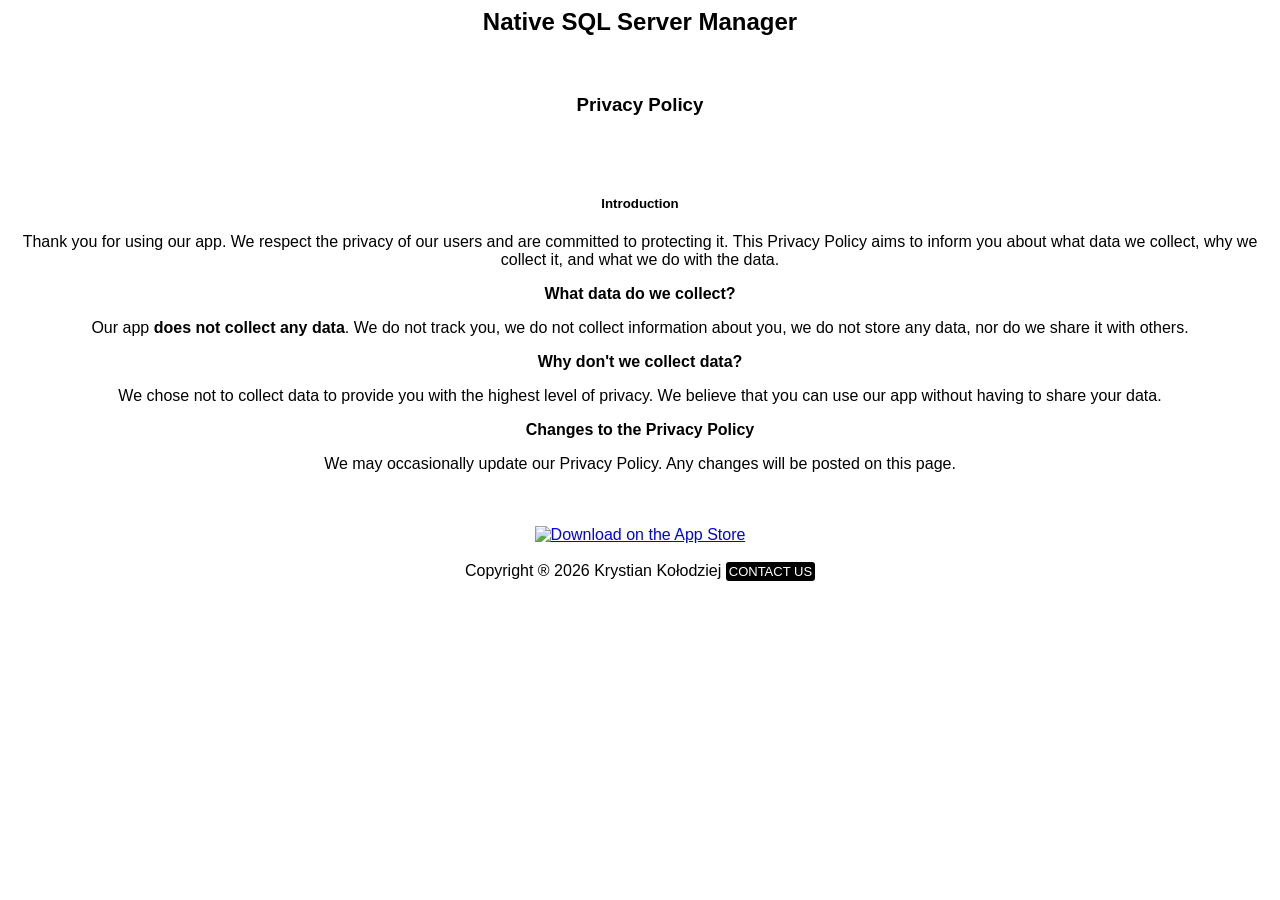
==== privacy-policy.html @ e93f6703 "Update product name and copyright year in privacy policy" ====
<!DOCTYPE html>
<html lang="en">
<head>
<meta name="viewport" content="width=device-width, initial-scale=1">
<meta charset="utf-8">
<title>Privacy Policy</title>
<style>
* {box-sizing: border-box;}
body {font-family: Verdana, sans-serif;}
img {vertical-align: middle;}

h2 {
  text-align: center;
  margin: 0px 0px 4px 0px;
}

h3 {
  text-align: center;
  margin: 0px 0px 4px 0px;
}

h4 {
  text-align: center;
  margin: 0px 0px 4px 0px;
}

h5.subtitle {
  text-align: center;
  font-style: italic;
  font-weight: lighter;
  letter-spacing: 1px;
  margin: 0px 0px 10px 0px;
}

/* Caption text */
.text {
  color: #323232;
  font-size: 15px;
  padding: 8px 12px;
  position: absolute;
  bottom: 8px;
  width: 100%;
  text-align: center;
}

.button {
  background-color: #4CAF50;
  border: none;
  color: white;
  padding: 10px;
  text-align: center;
  text-decoration: none;
  display: inline-block;
  font-size: 16px;
  margin: 4px 2px;
}

.button2 {
  border-radius: 4px;
}

/* Number text (1/3 etc) */
.numbertext {
  color: #f2f2f2;
  font-size: 12px;
  padding: 8px 12px;
  position: absolute;
  top: 0;
}

.active {
  background-color: #717171;
}

a.contactus:link, a.contactus:visited {
  background-color: #000000;
  color: white;
  padding: 2px 3px;
  text-align: center;
  text-decoration: none;
  display: inline-block;
  border-radius: 3px;
  font-size: small;
  text-transform:uppercase;
}

a.contactus:hover, a.contactus:active {
  background-color: red;
}

@-webkit-keyframes fade {
  from {opacity: .4} 
  to {opacity: 1}
}

@keyframes fade {
  from {opacity: .4} 
  to {opacity: 1}
}

/* On smaller screens, decrease text size */
@media only screen and (max-width: 300px) {
  .text {font-size: 11px}
}
</style>
</head>
<body>

<h2>Native SQL Server Manager</h2>  
<br>
<br>
<br>
<h3 class="subtitle">Privacy Policy</h3>
<br>
<br>
<br>

<div style="text-align:center">
    <h5>Introduction</h5>
    <p>Thank you for using our app. We respect the privacy of our users and are committed to protecting it. This Privacy Policy aims to inform you about what data we collect, why we collect it, and what we do with the data.</p>

    <h4>What data do we collect?</h4>
    <p>Our app <strong>does not collect any data</strong>. We do not track you, we do not collect information about you, we do not store any data, nor do we share it with others.</p>

    <h4>Why don't we collect data?</h4>
    <p>We chose not to collect data to provide you with the highest level of privacy. We believe that you can use our app without having to share your data.</p>

    <h4>Changes to the Privacy Policy</h4>
    <p>We may occasionally update our Privacy Policy. Any changes will be posted on this page.</p>
</div>
<br>
<br>
<div style="text-align:center">
  <a href="itms-apps://itunes.apple.com/app/id1416282836"><img src="en-US/Download_on_the_App_Store_Badge_US-UK_blk_092917.png" alt="Download on the App Store" style="width:120px;height:40px;border:0"></a>
  <br>
  <br>
  <footer>Copyright ® 2026 Krystian Kołodziej <a class="contactus" href="mailto:krystiankolodziej@gmail.com?Subject=Native%20SQL%20Server%20Manager" target="_top">Contact us</a></footer>
</div>

</body>
</html>
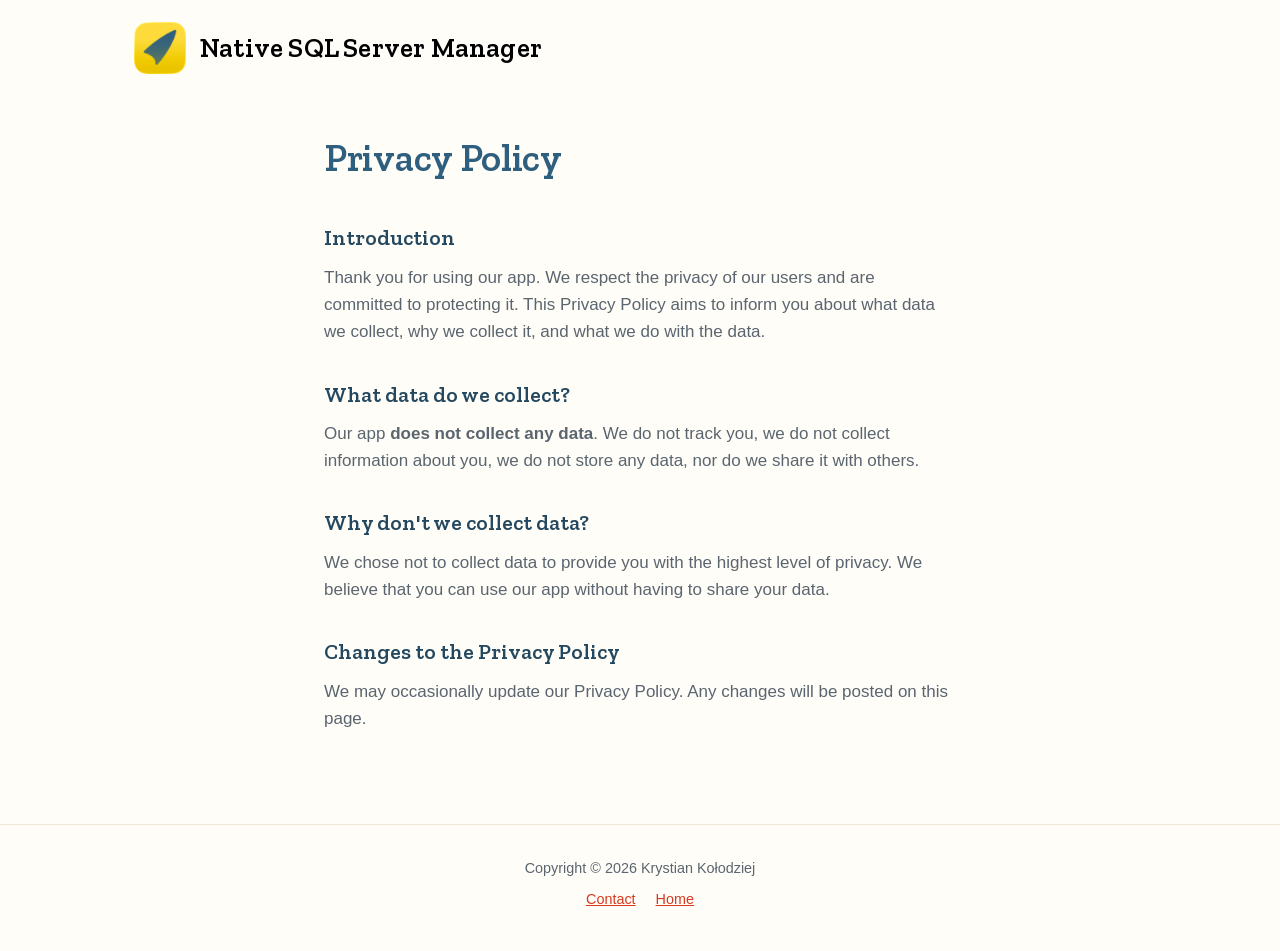
==== commit b035f08d: "Privacy Policy spójna stylowo ze stroną główną Ten sam header, fonty (Zilla Slab + Avenir), paleta i" ====
--- a/privacy-policy.html
+++ b/privacy-policy.html
@@ -1,141 +1,169 @@
 <!DOCTYPE html>
 <html lang="en">
 <head>
+<meta charset="utf-8">
 <meta name="viewport" content="width=device-width, initial-scale=1">
-<meta charset="utf-8">
-<title>Privacy Policy</title>
+<title>Privacy Policy — Native SQL Server Manager</title>
+<meta name="description" content="Privacy Policy of Native SQL Server Manager for macOS. The app does not collect any data.">
+<meta name="robots" content="index, follow">
+<link rel="canonical" href="https://nssm.kbksoftware.com/privacy-policy.html">
+<link rel="icon" type="image/png" href="assets/icon.png">
+<link rel="apple-touch-icon" href="assets/icon.png">
+
 <style>
-* {box-sizing: border-box;}
-body {font-family: Verdana, sans-serif;}
-img {vertical-align: middle;}
+@font-face {
+  font-family: 'Zilla Slab';
+  font-style: normal;
+  font-weight: 500;
+  font-display: swap;
+  src: url('assets/fonts/zilla-slab-500.woff2') format('woff2');
+}
+@font-face {
+  font-family: 'Zilla Slab';
+  font-style: normal;
+  font-weight: 600;
+  font-display: swap;
+  src: url('assets/fonts/zilla-slab-600.woff2') format('woff2');
+}
+
+:root {
+  --ink: #2e3a42;
+  --ink-soft: #5b6570;
+  --steel: #2F5F7E;
+  --steel-deep: #24485F;
+  --red: #D63A20;
+  --red-deep: #B02A12;
+  --page-bg: #FFFDF7;
+}
+
+* { box-sizing: border-box; }
+
+body {
+  margin: 0;
+  font-family: Avenir, "Avenir Next", Century Gothic, "Trebuchet MS", sans-serif;
+  color: var(--ink);
+  background: var(--page-bg);
+  font-size: 17px;
+  line-height: 1.6;
+  -webkit-font-smoothing: antialiased;
+}
+
+a { color: var(--red); }
+a:hover { color: var(--red-deep); }
+
+header {
+  display: flex;
+  align-items: center;
+  justify-content: flex-start;
+  gap: 14px;
+  max-width: 1060px;
+  height: 96px;
+  margin: 0 auto;
+  padding: 0 24px;
+}
+
+header a {
+  display: flex;
+  align-items: center;
+  gap: 14px;
+  text-decoration: none;
+}
+
+header .logo-mark {
+  width: 52px;
+  height: 52px;
+  flex: 0 0 52px;
+}
+
+header .logo-name {
+  font-family: 'Zilla Slab', 'MuseoSlab', Rockwell, 'Trebuchet MS', serif;
+  color: #000000;
+  font-size: 1.7rem;
+  font-weight: 600;
+  letter-spacing: 0.2px;
+}
+
+main {
+  max-width: 680px;
+  margin: 0 auto;
+  padding: 32px 24px 24px 24px;
+}
+
+h1 {
+  font-family: 'Zilla Slab', 'MuseoSlab', Rockwell, 'Trebuchet MS', serif;
+  font-weight: 600;
+  font-size: 2.4rem;
+  color: var(--steel);
+  letter-spacing: -0.3px;
+  margin: 0 0 32px 0;
+}
 
 h2 {
-  text-align: center;
-  margin: 0px 0px 4px 0px;
+  font-family: 'Zilla Slab', 'MuseoSlab', Rockwell, 'Trebuchet MS', serif;
+  font-weight: 600;
+  font-size: 1.35rem;
+  color: var(--steel-deep);
+  margin: 32px 0 8px 0;
 }
 
-h3 {
+p { margin: 0 0 12px 0; color: var(--ink-soft); }
+
+footer {
+  margin-top: 56px;
+  padding: 32px 24px 40px 24px;
   text-align: center;
-  margin: 0px 0px 4px 0px;
+  font-size: 0.9rem;
+  color: var(--ink-soft);
+  border-top: 1px solid #efe7d8;
 }
 
-h4 {
-  text-align: center;
-  margin: 0px 0px 4px 0px;
+footer nav {
+  margin-top: 8px;
+  display: flex;
+  justify-content: center;
+  gap: 20px;
 }
 
-h5.subtitle {
-  text-align: center;
-  font-style: italic;
-  font-weight: lighter;
-  letter-spacing: 1px;
-  margin: 0px 0px 10px 0px;
-}
-
-/* Caption text */
-.text {
-  color: #323232;
-  font-size: 15px;
-  padding: 8px 12px;
-  position: absolute;
-  bottom: 8px;
-  width: 100%;
-  text-align: center;
-}
-
-.button {
-  background-color: #4CAF50;
-  border: none;
-  color: white;
-  padding: 10px;
-  text-align: center;
-  text-decoration: none;
-  display: inline-block;
-  font-size: 16px;
-  margin: 4px 2px;
-}
-
-.button2 {
-  border-radius: 4px;
-}
-
-/* Number text (1/3 etc) */
-.numbertext {
-  color: #f2f2f2;
-  font-size: 12px;
-  padding: 8px 12px;
-  position: absolute;
-  top: 0;
-}
-
-.active {
-  background-color: #717171;
-}
-
-a.contactus:link, a.contactus:visited {
-  background-color: #000000;
-  color: white;
-  padding: 2px 3px;
-  text-align: center;
-  text-decoration: none;
-  display: inline-block;
-  border-radius: 3px;
-  font-size: small;
-  text-transform:uppercase;
-}
-
-a.contactus:hover, a.contactus:active {
-  background-color: red;
-}
-
-@-webkit-keyframes fade {
-  from {opacity: .4} 
-  to {opacity: 1}
-}
-
-@keyframes fade {
-  from {opacity: .4} 
-  to {opacity: 1}
-}
-
-/* On smaller screens, decrease text size */
-@media only screen and (max-width: 300px) {
-  .text {font-size: 11px}
+@media only screen and (max-width: 720px) {
+  header { height: 76px; gap: 11px; }
+  header .logo-mark { width: 42px; height: 42px; flex-basis: 42px; }
+  header .logo-name { font-size: 1.28rem; }
+  h1 { font-size: 1.9rem; }
 }
 </style>
 </head>
 <body>
 
-<h2>Native SQL Server Manager</h2>  
-<br>
-<br>
-<br>
-<h3 class="subtitle">Privacy Policy</h3>
-<br>
-<br>
-<br>
+<header>
+  <a href="./" aria-label="Native SQL Server Manager — home">
+    <img class="logo-mark" src="assets/icon.png" alt="" width="52" height="52">
+    <span class="logo-name">Native SQL Server Manager</span>
+  </a>
+</header>
 
-<div style="text-align:center">
-    <h5>Introduction</h5>
-    <p>Thank you for using our app. We respect the privacy of our users and are committed to protecting it. This Privacy Policy aims to inform you about what data we collect, why we collect it, and what we do with the data.</p>
+<main>
+  <h1>Privacy Policy</h1>
 
-    <h4>What data do we collect?</h4>
-    <p>Our app <strong>does not collect any data</strong>. We do not track you, we do not collect information about you, we do not store any data, nor do we share it with others.</p>
+  <h2>Introduction</h2>
+  <p>Thank you for using our app. We respect the privacy of our users and are committed to protecting it. This Privacy Policy aims to inform you about what data we collect, why we collect it, and what we do with the data.</p>
 
-    <h4>Why don't we collect data?</h4>
-    <p>We chose not to collect data to provide you with the highest level of privacy. We believe that you can use our app without having to share your data.</p>
+  <h2>What data do we collect?</h2>
+  <p>Our app <strong>does not collect any data</strong>. We do not track you, we do not collect information about you, we do not store any data, nor do we share it with others.</p>
 
-    <h4>Changes to the Privacy Policy</h4>
-    <p>We may occasionally update our Privacy Policy. Any changes will be posted on this page.</p>
-</div>
-<br>
-<br>
-<div style="text-align:center">
-  <a href="itms-apps://itunes.apple.com/app/id1416282836"><img src="en-US/Download_on_the_App_Store_Badge_US-UK_blk_092917.png" alt="Download on the App Store" style="width:120px;height:40px;border:0"></a>
-  <br>
-  <br>
-  <footer>Copyright ® 2026 Krystian Kołodziej <a class="contactus" href="mailto:krystiankolodziej@gmail.com?Subject=Native%20SQL%20Server%20Manager" target="_top">Contact us</a></footer>
-</div>
+  <h2>Why don't we collect data?</h2>
+  <p>We chose not to collect data to provide you with the highest level of privacy. We believe that you can use our app without having to share your data.</p>
+
+  <h2>Changes to the Privacy Policy</h2>
+  <p>We may occasionally update our Privacy Policy. Any changes will be posted on this page.</p>
+</main>
+
+<footer>
+  <div>Copyright © 2026 Krystian Kołodziej</div>
+  <nav>
+    <a href="mailto:krystiankolodziej@gmail.com?Subject=Native%20SQL%20Server%20Manager">Contact</a>
+    <a href="./">Home</a>
+  </nav>
+</footer>
 
 </body>
-</html> 
+</html>
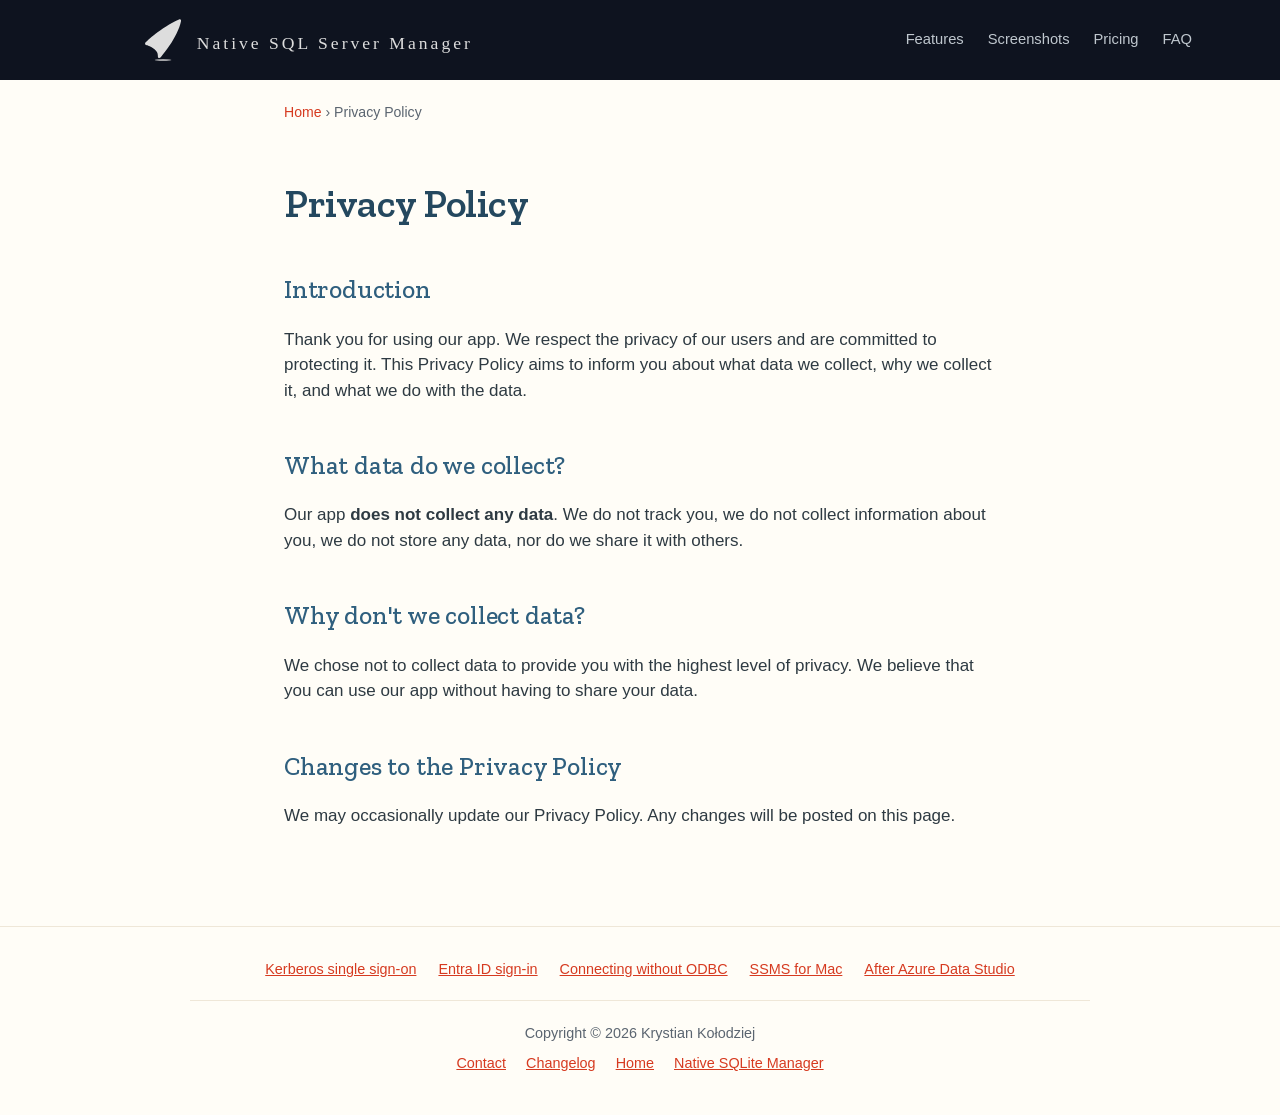
==== commit b02b156c: "Native SQL Server Manager — strona produktowa" ====
--- a/privacy-policy.html
+++ b/privacy-policy.html
@@ -4,144 +4,64 @@
 <meta charset="utf-8">
 <meta name="viewport" content="width=device-width, initial-scale=1">
 <title>Privacy Policy — Native SQL Server Manager</title>
-<meta name="description" content="Privacy Policy of Native SQL Server Manager for macOS. The app does not collect any data.">
+<meta name="description" content="Privacy Policy of Native SQL Server Manager for macOS: no telemetry, no analytics, no account, and no data collected about you or the databases you connect to.">
 <meta name="robots" content="index, follow">
 <link rel="canonical" href="https://nssm.kbksoftware.com/privacy-policy.html">
-<link rel="icon" type="image/png" href="assets/icon.png">
-<link rel="apple-touch-icon" href="assets/icon.png">
+<link rel="preload" href="assets/fonts/zilla-slab-500.woff2" as="font" type="font/woff2" crossorigin>
+<link rel="preload" href="assets/fonts/zilla-slab-600.woff2" as="font" type="font/woff2" crossorigin>
+<link rel="stylesheet" href="assets/site.css">
+<script src="assets/site.js" defer></script>
+<link rel="icon" type="image/png" sizes="64x64" href="assets/favicon-64.png">
+<link rel="apple-touch-icon" href="assets/apple-touch-icon.png">
 
-<style>
-@font-face {
-  font-family: 'Zilla Slab';
-  font-style: normal;
-  font-weight: 500;
-  font-display: swap;
-  src: url('assets/fonts/zilla-slab-500.woff2') format('woff2');
+<meta property="og:type" content="article">
+<meta property="og:site_name" content="Native SQL Server Manager">
+<meta property="og:title" content="Privacy Policy — Native SQL Server Manager">
+<meta property="og:description" content="No telemetry, no analytics, no account to create, and no data collected about you or the databases you connect to.">
+<meta property="og:url" content="https://nssm.kbksoftware.com/privacy-policy.html">
+<meta property="og:image" content="https://nssm.kbksoftware.com/assets/og-image.png">
+<meta property="og:image:width" content="1200">
+<meta property="og:image:height" content="630">
+<meta property="og:image:alt" content="Native SQL Server Manager on macOS: objects explorer, T-SQL editor and results grid">
+<meta name="twitter:card" content="summary_large_image">
+<meta name="twitter:title" content="Privacy Policy — Native SQL Server Manager">
+<meta name="twitter:description" content="No telemetry, no analytics, no account to create, and no data collected about you or the databases you connect to.">
+<meta name="twitter:image" content="https://nssm.kbksoftware.com/assets/og-image.png">
+
+<script type="application/ld+json">
+{
+  "@context": "https://schema.org",
+  "@type": "BreadcrumbList",
+  "itemListElement": [
+    { "@type": "ListItem", "position": 1, "name": "Home", "item": "https://nssm.kbksoftware.com/" },
+    { "@type": "ListItem", "position": 2, "name": "Privacy Policy", "item": "https://nssm.kbksoftware.com/privacy-policy.html" }
+  ]
 }
-@font-face {
-  font-family: 'Zilla Slab';
-  font-style: normal;
-  font-weight: 600;
-  font-display: swap;
-  src: url('assets/fonts/zilla-slab-600.woff2') format('woff2');
-}
-
-:root {
-  --ink: #2e3a42;
-  --ink-soft: #5b6570;
-  --steel: #2F5F7E;
-  --steel-deep: #24485F;
-  --red: #D63A20;
-  --red-deep: #B02A12;
-  --page-bg: #FFFDF7;
-}
-
-* { box-sizing: border-box; }
-
-body {
-  margin: 0;
-  font-family: Avenir, "Avenir Next", Century Gothic, "Trebuchet MS", sans-serif;
-  color: var(--ink);
-  background: var(--page-bg);
-  font-size: 17px;
-  line-height: 1.6;
-  -webkit-font-smoothing: antialiased;
-}
-
-a { color: var(--red); }
-a:hover { color: var(--red-deep); }
-
-header {
-  display: flex;
-  align-items: center;
-  justify-content: flex-start;
-  gap: 14px;
-  max-width: 1060px;
-  height: 96px;
-  margin: 0 auto;
-  padding: 0 24px;
-}
-
-header a {
-  display: flex;
-  align-items: center;
-  gap: 14px;
-  text-decoration: none;
-}
-
-header .logo-mark {
-  width: 52px;
-  height: 52px;
-  flex: 0 0 52px;
-}
-
-header .logo-name {
-  font-family: 'Zilla Slab', 'MuseoSlab', Rockwell, 'Trebuchet MS', serif;
-  color: #000000;
-  font-size: 1.7rem;
-  font-weight: 600;
-  letter-spacing: 0.2px;
-}
-
-main {
-  max-width: 680px;
-  margin: 0 auto;
-  padding: 32px 24px 24px 24px;
-}
-
-h1 {
-  font-family: 'Zilla Slab', 'MuseoSlab', Rockwell, 'Trebuchet MS', serif;
-  font-weight: 600;
-  font-size: 2.4rem;
-  color: var(--steel);
-  letter-spacing: -0.3px;
-  margin: 0 0 32px 0;
-}
-
-h2 {
-  font-family: 'Zilla Slab', 'MuseoSlab', Rockwell, 'Trebuchet MS', serif;
-  font-weight: 600;
-  font-size: 1.35rem;
-  color: var(--steel-deep);
-  margin: 32px 0 8px 0;
-}
-
-p { margin: 0 0 12px 0; color: var(--ink-soft); }
-
-footer {
-  margin-top: 56px;
-  padding: 32px 24px 40px 24px;
-  text-align: center;
-  font-size: 0.9rem;
-  color: var(--ink-soft);
-  border-top: 1px solid #efe7d8;
-}
-
-footer nav {
-  margin-top: 8px;
-  display: flex;
-  justify-content: center;
-  gap: 20px;
-}
-
-@media only screen and (max-width: 720px) {
-  header { height: 76px; gap: 11px; }
-  header .logo-mark { width: 42px; height: 42px; flex-basis: 42px; }
-  header .logo-name { font-size: 1.28rem; }
-  h1 { font-size: 1.9rem; }
-}
-</style>
+</script>
 </head>
 <body>
 
 <header>
-  <a href="./" aria-label="Native SQL Server Manager — home">
-    <img class="logo-mark" src="assets/icon.png" alt="" width="52" height="52">
-    <span class="logo-name">Native SQL Server Manager</span>
-  </a>
+  <div class="header-inner">
+    <a class="logo-link" href="./">
+      <svg class="logo-mark" viewBox="0 0 600 650" aria-hidden="true">
+        <ellipse class="logo-mark-shadow" cx="295" cy="635" rx="130" ry="12" />
+        <path class="logo-mark-path" d="M237.977 604C234.86 604 231.697 603.358 228.764 602.073C219.642 598.036 214.141 588.584 215.195 578.674C228.58 452.551 35.2309 401.946 33.2599 401.487C25.2839 399.468 18.9581 393.274 16.8036 385.337C14.6492 377.4 16.8953 368.866 22.7168 363.039C32.2055 353.542 258.284 129.145 541.936 5.91139C549.867 2.47041 558.851 3.75502 565.544 9.12295C572.19 14.5368 575.261 23.208 573.52 31.5582C519.154 295.092 265.939 584.134 255.213 596.292C250.675 601.293 244.349 604 237.977 604Z" />
+      </svg>
+      <span class="logo-name">Native SQL Server Manager</span>
+    </a>
+    <nav class="site-nav" aria-label="Main">
+      <a href="./#features">Features</a>
+      <a href="./#screenshots">Screenshots</a>
+      <a href="./#pricing">Pricing</a>
+      <a href="./#faq">FAQ</a>
+    </nav>
+  </div>
 </header>
 
-<main>
+<p class="breadcrumb"><a href="./">Home</a> › Privacy Policy</p>
+
+<main class="article">
   <h1>Privacy Policy</h1>
 
   <h2>Introduction</h2>
@@ -158,10 +78,19 @@
 </main>
 
 <footer>
+  <nav class="footer-guides" aria-label="Guides">
+    <a href="/windows-authentication-kerberos/">Kerberos single sign-on</a>
+    <a href="/entra-id-sql-server-mac/">Entra ID sign-in</a>
+    <a href="/connect-without-odbc/">Connecting without ODBC</a>
+    <a href="/ssms-for-mac/">SSMS for Mac</a>
+    <a href="/azure-data-studio-alternative-mac/">After Azure Data Studio</a>
+  </nav>
   <div>Copyright © 2026 Krystian Kołodziej</div>
-  <nav>
+  <nav aria-label="Secondary">
     <a href="mailto:krystiankolodziej@gmail.com?Subject=Native%20SQL%20Server%20Manager">Contact</a>
+    <a href="/changelog/">Changelog</a>
     <a href="./">Home</a>
+    <a href="https://nsm.kbksoftware.com">Native SQLite Manager</a>
   </nav>
 </footer>
 
--- a/assets/site.css
+++ b/assets/site.css
@@ -0,0 +1,706 @@
+@font-face {
+  font-family: 'Zilla Slab';
+  font-style: normal;
+  font-weight: 500;
+  font-display: block;
+  src: url('fonts/zilla-slab-500.woff2') format('woff2');
+}
+@font-face {
+  font-family: 'Zilla Slab';
+  font-style: normal;
+  font-weight: 600;
+  font-display: block;
+  src: url('fonts/zilla-slab-600.woff2') format('woff2');
+}
+
+:root {
+  --ink: #2e3a42;
+  --ink-soft: #5b6570;
+  --steel: #2F5F7E;
+  --steel-deep: #24485F;
+  --yellow: #FFDA3C;
+  --yellow-deep: #FFD21C;
+  --red: #D63A20;
+  --red-deep: #B02A12;
+  --red-word: #C22D14;
+  --page-bg: #FFFDF7;
+  --rule: #ded5c2;
+}
+
+* { box-sizing: border-box; }
+
+html { scroll-behavior: smooth; }
+
+body {
+  margin: 0;
+  font-family: Avenir, "Avenir Next", Century Gothic, "Trebuchet MS", sans-serif;
+  color: var(--ink);
+  background: var(--page-bg);
+  font-size: 17px;
+  line-height: 1.5;
+  -webkit-font-smoothing: antialiased;
+}
+
+a { color: var(--red); }
+a:hover { color: var(--red-deep); }
+
+h1, h2 {
+  font-family: 'Zilla Slab', 'MuseoSlab', Rockwell, 'Trebuchet MS', serif;
+  font-weight: 500;
+}
+
+header {
+  width: 100%;
+  background: radial-gradient(900px circle at 50% 100%, #0E131F 0%, #0E131F 57%, #0E131F 95%) 50% 100%;
+}
+
+.header-inner {
+  display: flex;
+  align-items: center;
+  justify-content: flex-start;
+  gap: 14px;
+  max-width: 1152px;
+  height: 80px;
+  margin: 0 auto;
+  padding: 0 24px 0 80px;
+}
+
+header .logo-mark {
+  width: 42px;
+  height: 42px;
+  flex: 0 0 32px;
+  overflow: visible;
+}
+
+header .logo-mark-path {
+  fill: #DDDDDD;
+  transform-origin: 295px 304px;
+  animation: header-logo-float 3s ease-in-out infinite;
+}
+
+header .logo-mark-shadow {
+  fill: rgba(222, 222, 222, 0.95);
+  transform-origin: 295px 635px;
+  animation: header-logo-shadow 3s ease-in-out infinite;
+}
+
+@keyframes header-logo-float {
+  0%, 100% { transform: translateY(0px) rotate(0deg); }
+  50% { transform: translateY(-35px) rotate(2.5deg); }
+}
+
+@keyframes header-logo-shadow {
+  0%, 100% { transform: scale(1); opacity: 0.8; }
+  50% { transform: scale(0.72); opacity: 0.15; }
+}
+
+header .logo-name {
+  font-family: 'MuseoSlab', Rockwell, 'Trebuchet MS', serif;
+  color: #DDDDDD;
+  font-size: 1.1rem;
+  font-weight: 300;
+  letter-spacing: 3.0px;
+  transform: translateY(3px);
+}
+
+header .logo-link {
+  display: flex;
+  align-items: center;
+  gap: 14px;
+  text-decoration: none;
+}
+
+header .site-nav {
+  margin-left: auto;
+  display: flex;
+  gap: 24px;
+  font-size: 0.92rem;
+}
+
+header .site-nav a {
+  color: #BFC7CE;
+  text-decoration: none;
+  padding: 4px 0;
+  border-bottom: 1px solid transparent;
+}
+
+header .site-nav a:hover {
+  color: #FFFFFF;
+  border-bottom-color: var(--yellow);
+}
+
+.hero {
+  position: relative;
+  overflow: hidden;
+  padding: 64px 24px 300px 24px;
+  text-align: center;
+  color: var(--steel-deep);
+  background: radial-gradient(900px circle at 50% 100%, #D5E5EF 0%, #A9C6D8 57%, #8EB1C7 95%) 50% 100%;
+}
+
+.hero > * {
+  position: relative;
+  z-index: 1;
+}
+
+.hero .texture {
+  position: absolute;
+  z-index: 0;
+  inset: -150px;
+  transform: rotate(-8deg);
+  font-family: ui-monospace, "SF Mono", Menlo, Consolas, monospace;
+  font-size: 14px;
+  line-height: 2.7;
+  white-space: pre;
+  text-align: center;
+  color: rgba(23, 52, 74, 0.11);
+  pointer-events: none;
+  user-select: none;
+  -webkit-user-select: none;
+  will-change: transform;
+}
+
+.hero h1 {
+  margin: 0 auto;
+  max-width: 900px;
+  font-size: 3.2rem;
+  font-weight: 600;
+  line-height: 1.22;
+  letter-spacing: -0.5px;
+  text-shadow: 0 2px 1px rgba(15, 44, 66, 0.12), 0 4px 3px rgba(15, 44, 66, 0.06);
+}
+
+.hero .rotator {
+  display: block;
+  position: relative;
+  height: 1.35em;
+  overflow: hidden;
+}
+
+.hero .rotator span {
+  position: absolute;
+  left: 0;
+  right: 0;
+  top: 0;
+  color: var(--red-word);
+  opacity: 0;
+  white-space: nowrap;
+}
+
+.hero .rotator span.long { font-size: 0.82em; top: 0.14em; }
+
+#word1 { animation: word1 15s infinite; }
+#word2 { animation: word2 15s infinite; }
+#word3 { animation: word3 15s infinite; }
+#word4 { animation: word4 15s infinite; }
+
+@keyframes word1 {
+  0%   { transform: none; opacity: 1; }
+  8%   { transform: none; opacity: 1; }
+  10%  { transform: translateX(-100px); opacity: 0; }
+  98%  { transform: translateX(100px); opacity: 0; }
+  100% { transform: none; opacity: 1; }
+}
+@keyframes word2 {
+  0%   { opacity: 0; }
+  8%   { transform: translateX(100px); opacity: 0; }
+  10%  { transform: none; opacity: 1; }
+  18%  { transform: none; opacity: 1; }
+  20%  { transform: translateX(-100px); opacity: 0; }
+  100% { transform: translateX(-100px); opacity: 0; }
+}
+@keyframes word3 {
+  0%   { opacity: 0; }
+  18%  { transform: translateX(100px); opacity: 0; }
+  20%  { transform: none; opacity: 1; }
+  28%  { transform: none; opacity: 1; }
+  30%  { transform: translateX(-100px); opacity: 0; }
+  100% { transform: translateX(-100px); opacity: 0; }
+}
+@keyframes word4 {
+  0%   { opacity: 0; }
+  28%  { transform: translateX(100px); opacity: 0; }
+  36%  { transform: none; opacity: 1; }
+  98%  { transform: none; opacity: 1; }
+  100% { transform: translateX(-100px); opacity: 0; }
+}
+
+/* Warianty rotatora poza #word1 są treścią generowaną przez CSS: nie trafiają do DOM,
+   więc H1 pozostaje jednoznaczny również dla crawlerów renderujących JavaScript. */
+#word2::after { content: "developers"; }
+#word3::after { content: "database administrators"; }
+#word4::after { content: "those who love native apps"; }
+
+@media (prefers-reduced-motion: reduce) {
+  #word1, #word2, #word3, #word4 { animation: none; }
+  #word1 { opacity: 1; }
+  header .logo-mark-path,
+  header .logo-mark-shadow { animation: none; }
+  html { scroll-behavior: auto; }
+}
+
+.hero .appstore-badge {
+  display: inline-block;
+  margin-top: 44px;
+  transition: transform 0.15s ease;
+}
+
+.hero .appstore-badge:hover { transform: scale(1.04); }
+
+.hero .requires {
+  margin: 14px 0 0 0;
+  font-size: 0.85rem;
+  color: #22414f;
+}
+
+.hero .intro {
+  max-width: 640px;
+  margin: 0 auto;
+  padding: 52px 0 0 0;
+  text-align: center;
+  font-size: 1.2rem;
+  color: var(--steel-deep);
+}
+
+.preview {
+  max-width: 1152px;
+  margin: -240px auto 0 auto;
+  padding: 0 24px;
+  position: relative;
+  z-index: 1;
+}
+
+.preview img {
+  display: block;
+  width: 100%;
+  height: auto;
+}
+
+.features {
+  max-width: 1060px;
+  margin: 0 auto;
+  padding: 72px 24px 32px 24px;
+}
+
+.features h2 {
+  text-align: center;
+  color: var(--steel);
+  font-size: 2.1rem;
+  margin: 0 0 48px 0;
+  letter-spacing: -0.3px;
+}
+
+.features .grid {
+  display: grid;
+  grid-template-columns: repeat(2, 1fr);
+  gap: 1px;
+  background: var(--rule);
+  border: 1px solid var(--rule);
+}
+
+.features .card {
+  background: var(--page-bg);
+  padding: 30px 34px;
+  text-align: left;
+}
+
+.features .card h3 {
+  margin: 0 0 8px 0;
+  font-size: 1.2rem;
+  letter-spacing: -0.2px;
+  color: var(--steel-deep);
+}
+
+.features .card p {
+  margin: 0;
+  font-size: 0.98rem;
+  color: var(--ink-soft);
+}
+
+/* --- Sekcje wspólne --- */
+
+.section {
+  max-width: 1060px;
+  margin: 0 auto;
+  padding: 64px 24px 8px 24px;
+}
+
+/* FAQ na podstronach trzyma szerokość kolumny artykułu, nie szerokość sekcji ze strony głównej. */
+.section.narrow { max-width: 808px; }
+
+.section > h2 {
+  text-align: center;
+  color: var(--steel);
+  font-size: 2.1rem;
+  margin: 0 0 16px 0;
+  letter-spacing: -0.3px;
+}
+
+.section > .lede {
+  max-width: 640px;
+  margin: 0 auto 44px auto;
+  text-align: center;
+  color: var(--ink-soft);
+}
+
+/* --- Galeria zrzutów --- */
+
+.gallery {
+  display: grid;
+  grid-template-columns: repeat(2, 1fr);
+  gap: 36px 32px;
+  margin: 0;
+}
+
+.gallery figure {
+  margin: 0;
+}
+
+.gallery img {
+  display: block;
+  width: 100%;
+  height: auto;
+  border: 1px solid var(--rule);
+  border-radius: 6px;
+}
+
+.gallery figcaption {
+  margin-top: 10px;
+  font-size: 0.92rem;
+  color: var(--ink-soft);
+}
+
+/* --- Cennik --- */
+
+.pricing .price-card {
+  max-width: 560px;
+  margin: 0 auto;
+  border: 1px solid var(--rule);
+  background: #FFFFFF;
+  padding: 40px 36px;
+  text-align: center;
+}
+
+.pricing .amount {
+  font-family: 'Zilla Slab', 'MuseoSlab', Rockwell, serif;
+  font-size: 3.4rem;
+  font-weight: 600;
+  line-height: 1;
+  color: var(--steel-deep);
+}
+
+.pricing .amount .currency { font-size: 1.6rem; vertical-align: 0.9rem; margin-right: 2px; }
+
+.pricing .terms {
+  margin: 10px 0 26px 0;
+  font-size: 1.05rem;
+  color: var(--ink-soft);
+}
+
+.pricing ul {
+  list-style: none;
+  margin: 0 0 30px 0;
+  padding: 0;
+  text-align: left;
+  display: inline-block;
+}
+
+.pricing li {
+  position: relative;
+  padding: 5px 0 5px 26px;
+  font-size: 0.98rem;
+  color: var(--ink);
+}
+
+.pricing li::before {
+  content: "";
+  position: absolute;
+  left: 4px;
+  top: 13px;
+  width: 9px;
+  height: 9px;
+  background: var(--yellow);
+  border: 1px solid var(--yellow-deep);
+  border-radius: 2px;
+}
+
+.buy-button {
+  display: inline-block;
+  padding: 13px 30px;
+  background: var(--red);
+  color: #FFFFFF;
+  font-size: 1.05rem;
+  text-decoration: none;
+  border-radius: 6px;
+  transition: background 0.15s ease, transform 0.15s ease;
+}
+
+.buy-button:hover {
+  background: var(--red-deep);
+  color: #FFFFFF;
+  transform: translateY(-1px);
+}
+
+/* --- FAQ --- */
+
+.faq .qa {
+  border-top: 1px solid var(--rule);
+  padding: 22px 0;
+}
+
+.faq .qa:last-child { border-bottom: 1px solid var(--rule); }
+
+.faq h3 {
+  margin: 0 0 8px 0;
+  font-size: 1.08rem;
+  color: var(--steel-deep);
+  letter-spacing: -0.2px;
+}
+
+.faq p {
+  margin: 0;
+  color: var(--ink-soft);
+  font-size: 0.98rem;
+}
+
+/* --- Powiększanie zrzutów --- */
+
+a.zoom {
+  display: block;
+  cursor: zoom-in;
+}
+
+.zoom-overlay {
+  position: fixed;
+  inset: 0;
+  z-index: 100;
+  display: flex;
+  align-items: center;
+  justify-content: center;
+  padding: 32px;
+  background: rgba(14, 19, 31, 0.92);
+  cursor: zoom-out;
+}
+
+.zoom-image {
+  max-width: 100%;
+  max-height: 100%;
+  width: auto;
+  height: auto;
+  cursor: default;
+  border-radius: 4px;
+  box-shadow: 0 18px 50px rgba(0, 0, 0, 0.45);
+}
+
+.zoom-close {
+  position: absolute;
+  top: 18px;
+  right: 22px;
+  width: 40px;
+  height: 40px;
+  padding: 0;
+  font-size: 28px;
+  line-height: 1;
+  color: #DDDDDD;
+  background: rgba(255, 255, 255, 0.08);
+  border: 1px solid rgba(255, 255, 255, 0.22);
+  border-radius: 50%;
+  cursor: pointer;
+}
+
+.zoom-close:hover { color: #FFFFFF; background: rgba(255, 255, 255, 0.16); }
+
+.zoom-close:focus-visible { outline: 2px solid var(--yellow); outline-offset: 2px; }
+
+/* --- Stopka --- */
+
+footer {
+  margin-top: 72px;
+  padding: 32px 24px 40px 24px;
+  text-align: center;
+  font-size: 0.9rem;
+  color: var(--ink-soft);
+  border-top: 1px solid #efe7d8;
+}
+
+footer nav {
+  margin-top: 8px;
+  display: flex;
+  justify-content: center;
+  gap: 20px;
+  flex-wrap: wrap;
+}
+
+/* Przewodniki w stopce — jedyne miejsce, w którym są zebrane razem. */
+footer .footer-guides {
+  margin: 0 auto 22px auto;
+  padding-bottom: 20px;
+  max-width: 900px;
+  gap: 8px 22px;
+  border-bottom: 1px solid #efe7d8;
+}
+
+/* --- Podstrony treściowe --- */
+
+.article {
+  max-width: 760px;
+  margin: 0 auto;
+  padding: 56px 24px 8px 24px;
+}
+
+.article h1 {
+  font-family: 'Zilla Slab', 'MuseoSlab', Rockwell, serif;
+  font-size: 2.5rem;
+  font-weight: 600;
+  line-height: 1.2;
+  letter-spacing: -0.5px;
+  color: var(--steel-deep);
+  margin: 0 0 18px 0;
+}
+
+.article .standfirst {
+  font-size: 1.15rem;
+  color: var(--ink-soft);
+  margin: 0 0 40px 0;
+}
+
+.article h2 {
+  font-size: 1.6rem;
+  color: var(--steel);
+  margin: 44px 0 14px 0;
+  letter-spacing: -0.2px;
+}
+
+.article h3 {
+  font-size: 1.15rem;
+  color: var(--steel-deep);
+  margin: 30px 0 8px 0;
+}
+
+.article p, .article li { color: var(--ink); }
+
+.article ul, .article ol { padding-left: 22px; }
+
+.article li { margin-bottom: 8px; }
+
+.article figure { margin: 32px 0; }
+
+.article figure img {
+  display: block;
+  width: 100%;
+  height: auto;
+  border: 1px solid var(--rule);
+  border-radius: 6px;
+}
+
+.article figcaption {
+  margin-top: 10px;
+  font-size: 0.92rem;
+  color: var(--ink-soft);
+}
+
+.article table {
+  width: 100%;
+  border-collapse: collapse;
+  margin: 26px 0;
+  font-size: 0.96rem;
+}
+
+.article th, .article td {
+  border: 1px solid var(--rule);
+  padding: 10px 14px;
+  text-align: left;
+  vertical-align: top;
+}
+
+.article th {
+  background: #FFF9E8;
+  color: var(--steel-deep);
+  font-weight: 600;
+}
+
+.article code {
+  font-family: ui-monospace, "SF Mono", Menlo, Consolas, monospace;
+  font-size: 0.9em;
+  background: #F3EFE3;
+  padding: 1px 5px;
+  border-radius: 3px;
+}
+
+.article pre {
+  background: #1D2530;
+  color: #E6E9EC;
+  padding: 16px 18px;
+  border-radius: 6px;
+  overflow-x: auto;
+  font-size: 0.9rem;
+  line-height: 1.55;
+}
+
+.article pre code { background: none; padding: 0; color: inherit; }
+
+.breadcrumb {
+  max-width: 760px;
+  margin: 0 auto;
+  padding: 22px 24px 0 24px;
+  font-size: 0.88rem;
+  color: var(--ink-soft);
+}
+
+.breadcrumb a { text-decoration: none; }
+.breadcrumb a:hover { text-decoration: underline; }
+
+.cta-band {
+  max-width: 760px;
+  margin: 52px auto 0 auto;
+  padding: 32px 30px;
+  border: 1px solid var(--rule);
+  background: #FFF9E8;
+  text-align: center;
+}
+
+.cta-band h2 {
+  margin: 0 0 10px 0;
+  font-size: 1.5rem;
+  color: var(--steel-deep);
+}
+
+.cta-band p {
+  margin: 0 0 22px 0;
+  color: var(--ink-soft);
+}
+
+@media only screen and (max-width: 860px) {
+  header .site-nav { gap: 16px; font-size: 0.85rem; }
+}
+
+@media only screen and (max-width: 720px) {
+  header { height: auto; }
+  .header-inner {
+    height: auto;
+    gap: 11px;
+    padding: 14px 18px;
+    flex-wrap: wrap;
+    justify-content: center;
+  }
+  header .logo-mark { width: 40px; height: 40px; flex-basis: 40px; }
+  header .logo-name { font-size: 1.28rem; }
+  header .site-nav {
+    margin-left: 0;
+    width: 100%;
+    justify-content: center;
+    gap: 18px;
+    padding-top: 4px;
+  }
+  .hero { padding: 44px 18px 200px 18px; }
+  .hero h1 { font-size: calc(4.4vw + 18px); }
+  .hero .intro { font-size: 1.05rem; padding-top: 36px; }
+  .preview { margin-top: -160px; }
+  .features { padding-top: 52px; }
+  .features .grid { grid-template-columns: 1fr; }
+  .features .card { padding: 24px 22px; }
+  .section { padding-top: 48px; }
+  .gallery { grid-template-columns: 1fr; gap: 28px; }
+  .pricing .price-card { padding: 32px 22px; }
+  .article h1 { font-size: 2rem; }
+}
